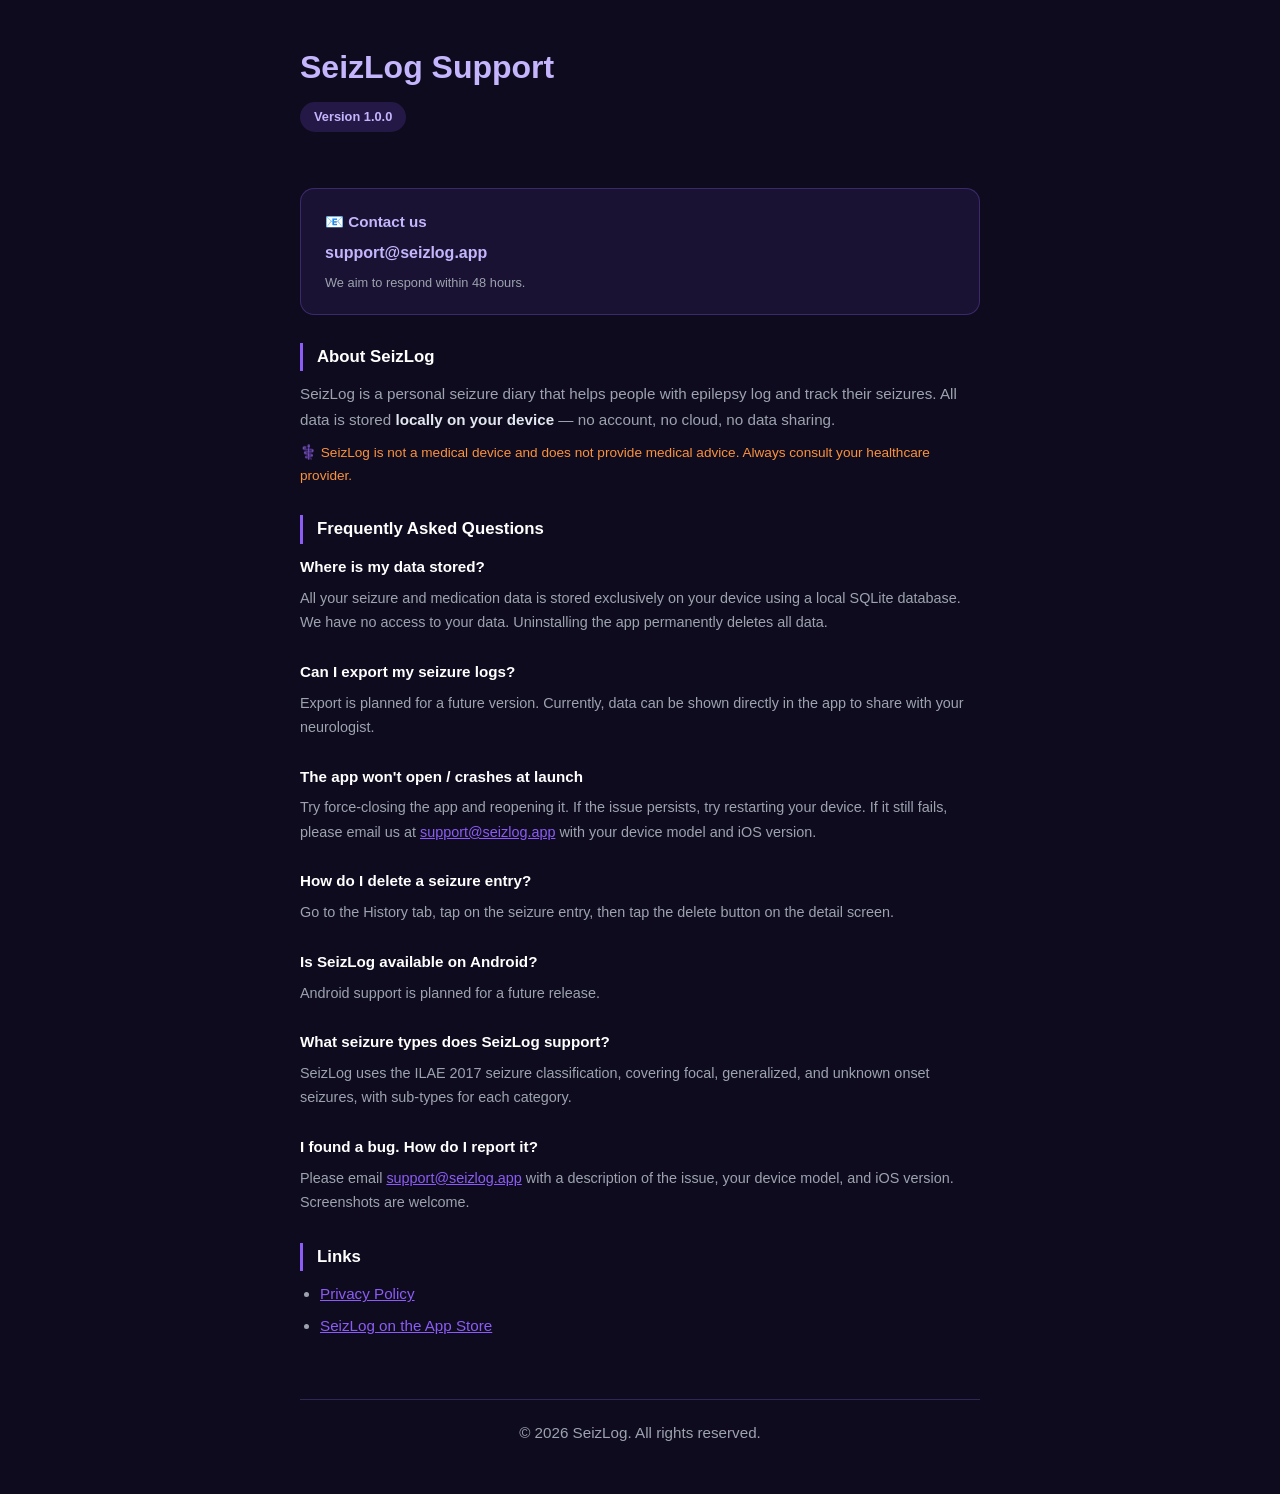
==== support/index.html @ 16d70a42 "Add support page as directory (clean URL without .html) Co-authored-by: Cursor <cursoragent@cursor.c" ====
<!DOCTYPE html>
<html lang="en">
<head>
  <meta charset="UTF-8" />
  <meta name="viewport" content="width=device-width, initial-scale=1.0" />
  <title>SeizLog — Support</title>
  <style>
    *, *::before, *::after { box-sizing: border-box; margin: 0; padding: 0; }
    body {
      font-family: -apple-system, BlinkMacSystemFont, 'Segoe UI', sans-serif;
      background: #0E0B1E;
      color: #e2e8f0;
      line-height: 1.7;
      padding: 40px 20px;
    }
    .wrap { max-width: 680px; margin: 0 auto; }
    h1 { font-size: 2rem; font-weight: 800; color: #C4B5FD; margin-bottom: 8px; }
    .badge { display: inline-block; background: rgba(139,92,246,0.18); color: #C4B5FD; border-radius: 20px; padding: 4px 14px; font-size: 0.8rem; font-weight: 600; margin-bottom: 32px; }
    h2 { font-size: 1.05rem; font-weight: 700; color: #ffffff; margin: 28px 0 10px; border-left: 3px solid #8B5CF6; padding-left: 14px; }
    p, li { color: #9ca3af; font-size: 0.95rem; margin-bottom: 8px; }
    ul { padding-left: 20px; }
    li { margin-bottom: 6px; }
    strong { color: #e2e8f0; }
    .contact-card {
      background: rgba(139,92,246,0.1);
      border: 1px solid rgba(139,92,246,0.3);
      border-radius: 14px;
      padding: 20px 24px;
      margin: 24px 0;
      display: flex;
      align-items: center;
      gap: 16px;
    }
    .contact-card a {
      color: #C4B5FD;
      font-weight: 700;
      font-size: 1rem;
      text-decoration: none;
    }
    .contact-card a:hover { text-decoration: underline; }
    .faq-item { margin-bottom: 24px; }
    .faq-q { color: #ffffff; font-weight: 600; font-size: 0.95rem; margin-bottom: 6px; }
    .faq-a { color: #9ca3af; font-size: 0.9rem; }
    footer { margin-top: 60px; padding-top: 20px; border-top: 1px solid #2E2855; color: #4b5563; font-size: 0.8rem; text-align: center; }
    a { color: #8B5CF6; }
  </style>
</head>
<body>
  <div class="wrap">
    <h1>SeizLog Support</h1>
    <span class="badge">Version 1.0.0</span>

    <div class="contact-card">
      <div>
        <p style="color:#C4B5FD; font-weight:600; margin-bottom:4px;">📧 Contact us</p>
        <a href="mailto:support@seizlog.app">support@seizlog.app</a>
        <p style="font-size:0.8rem; margin-top:6px; margin-bottom:0">We aim to respond within 48 hours.</p>
      </div>
    </div>

    <h2>About SeizLog</h2>
    <p>SeizLog is a personal seizure diary that helps people with epilepsy log and track their seizures. All data is stored <strong>locally on your device</strong> — no account, no cloud, no data sharing.</p>
    <p style="color:#fb923c; font-size:0.85rem;">⚕️ SeizLog is not a medical device and does not provide medical advice. Always consult your healthcare provider.</p>

    <h2>Frequently Asked Questions</h2>

    <div class="faq-item">
      <p class="faq-q">Where is my data stored?</p>
      <p class="faq-a">All your seizure and medication data is stored exclusively on your device using a local SQLite database. We have no access to your data. Uninstalling the app permanently deletes all data.</p>
    </div>

    <div class="faq-item">
      <p class="faq-q">Can I export my seizure logs?</p>
      <p class="faq-a">Export is planned for a future version. Currently, data can be shown directly in the app to share with your neurologist.</p>
    </div>

    <div class="faq-item">
      <p class="faq-q">The app won't open / crashes at launch</p>
      <p class="faq-a">Try force-closing the app and reopening it. If the issue persists, try restarting your device. If it still fails, please email us at <a href="mailto:support@seizlog.app">support@seizlog.app</a> with your device model and iOS version.</p>
    </div>

    <div class="faq-item">
      <p class="faq-q">How do I delete a seizure entry?</p>
      <p class="faq-a">Go to the History tab, tap on the seizure entry, then tap the delete button on the detail screen.</p>
    </div>

    <div class="faq-item">
      <p class="faq-q">Is SeizLog available on Android?</p>
      <p class="faq-a">Android support is planned for a future release.</p>
    </div>

    <div class="faq-item">
      <p class="faq-q">What seizure types does SeizLog support?</p>
      <p class="faq-a">SeizLog uses the ILAE 2017 seizure classification, covering focal, generalized, and unknown onset seizures, with sub-types for each category.</p>
    </div>

    <div class="faq-item">
      <p class="faq-q">I found a bug. How do I report it?</p>
      <p class="faq-a">Please email <a href="mailto:support@seizlog.app">support@seizlog.app</a> with a description of the issue, your device model, and iOS version. Screenshots are welcome.</p>
    </div>

    <h2>Links</h2>
    <ul>
      <li><a href="index.html">Privacy Policy</a></li>
      <li><a href="https://apps.apple.com/app/id6810493365">SeizLog on the App Store</a></li>
    </ul>

    <footer>
      <p>© 2026 SeizLog. All rights reserved.</p>
    </footer>
  </div>
</body>
</html>
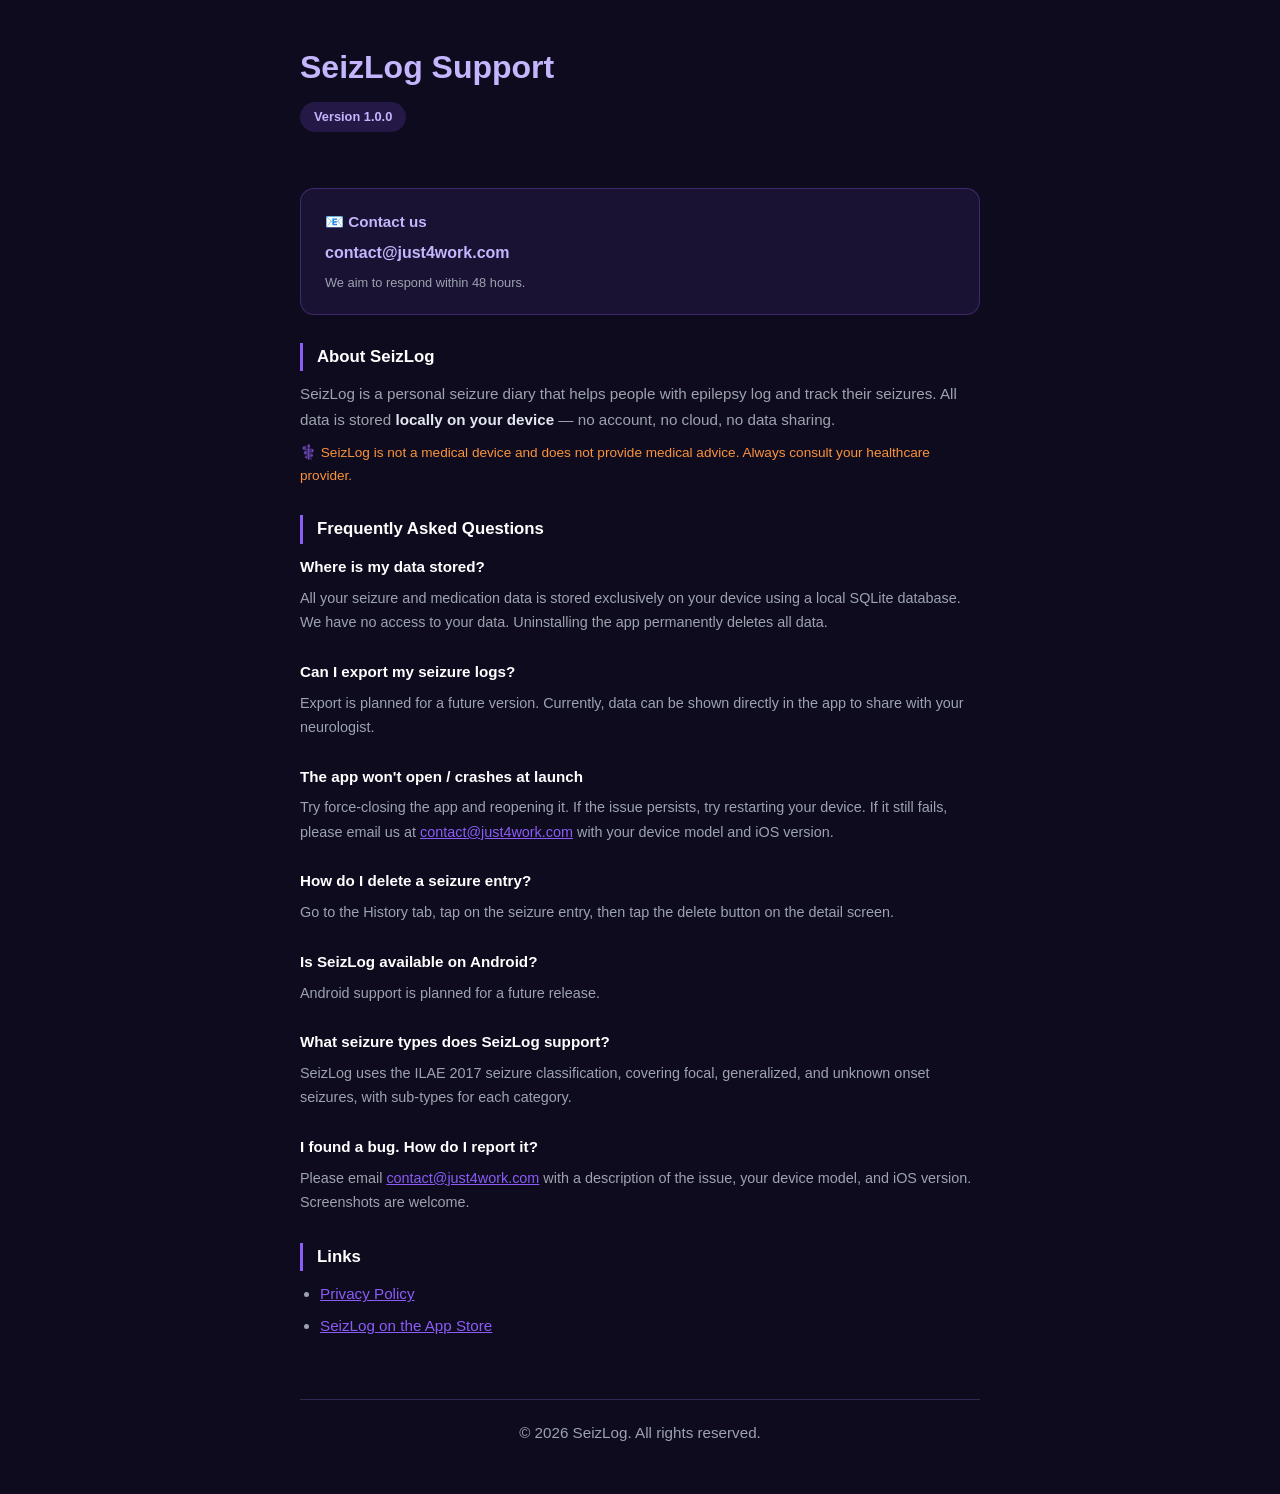
==== commit 489bab01: "Fix contact email: contact@just4work.com Co-authored-by: Cursor <cursoragent@cursor.com>" ====
--- a/support/index.html
+++ b/support/index.html
@@ -53,7 +53,7 @@
     <div class="contact-card">
       <div>
         <p style="color:#C4B5FD; font-weight:600; margin-bottom:4px;">📧 Contact us</p>
-        <a href="mailto:support@seizlog.app">support@seizlog.app</a>
+        <a href="mailto:contact@just4work.com">contact@just4work.com</a>
         <p style="font-size:0.8rem; margin-top:6px; margin-bottom:0">We aim to respond within 48 hours.</p>
       </div>
     </div>
@@ -76,7 +76,7 @@
 
     <div class="faq-item">
       <p class="faq-q">The app won't open / crashes at launch</p>
-      <p class="faq-a">Try force-closing the app and reopening it. If the issue persists, try restarting your device. If it still fails, please email us at <a href="mailto:support@seizlog.app">support@seizlog.app</a> with your device model and iOS version.</p>
+      <p class="faq-a">Try force-closing the app and reopening it. If the issue persists, try restarting your device. If it still fails, please email us at <a href="mailto:contact@just4work.com">contact@just4work.com</a> with your device model and iOS version.</p>
     </div>
 
     <div class="faq-item">
@@ -96,7 +96,7 @@
 
     <div class="faq-item">
       <p class="faq-q">I found a bug. How do I report it?</p>
-      <p class="faq-a">Please email <a href="mailto:support@seizlog.app">support@seizlog.app</a> with a description of the issue, your device model, and iOS version. Screenshots are welcome.</p>
+      <p class="faq-a">Please email <a href="mailto:contact@just4work.com">contact@just4work.com</a> with a description of the issue, your device model, and iOS version. Screenshots are welcome.</p>
     </div>
 
     <h2>Links</h2>
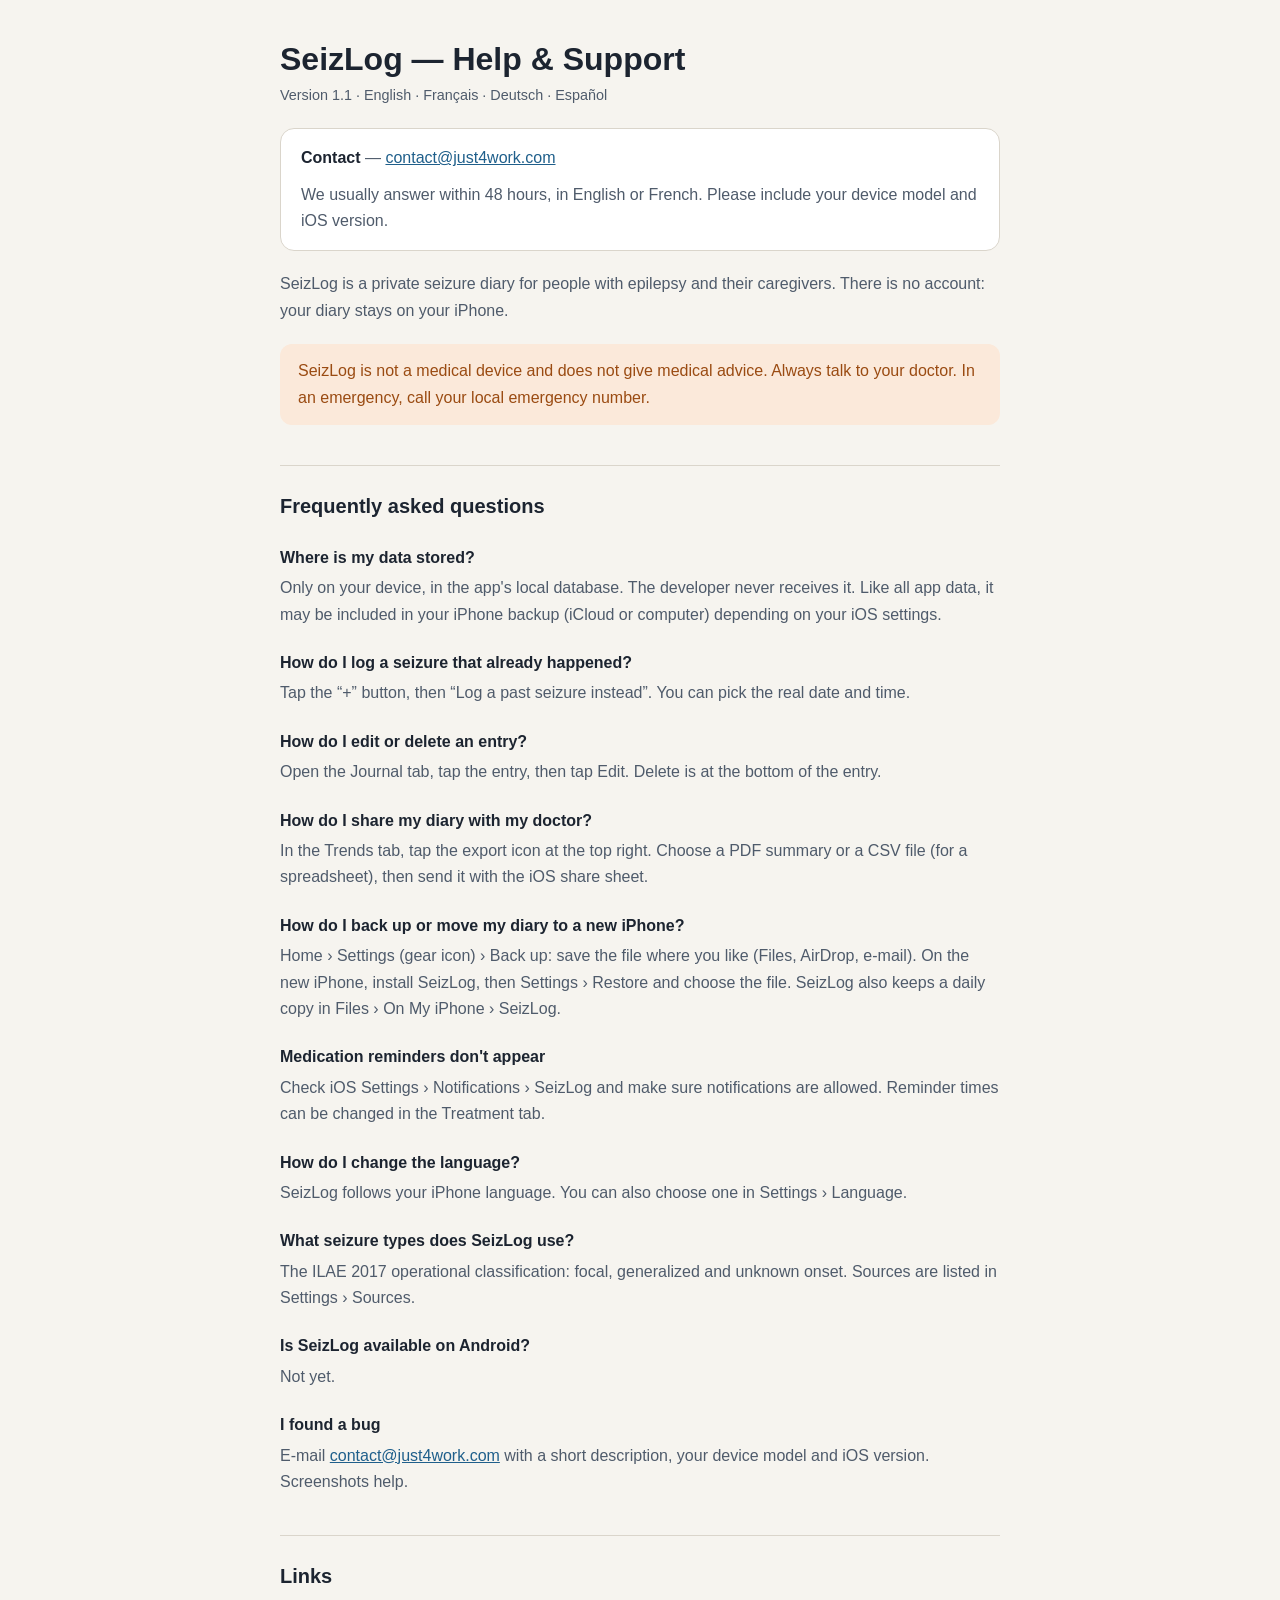
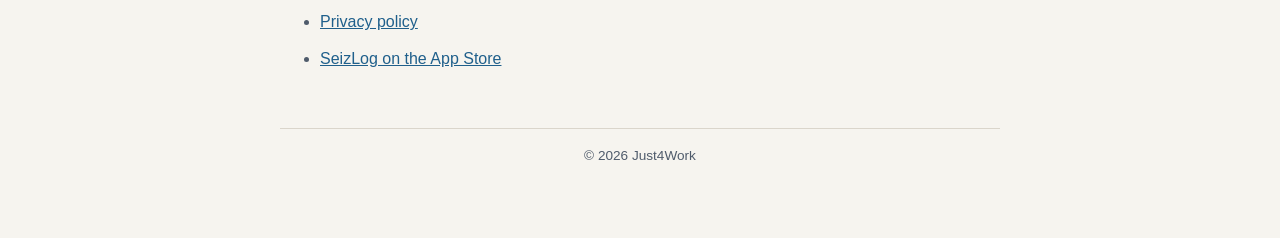
==== commit 531870b7: "SeizLog 1.1: privacy policy in 4 languages, updated help page, version.json Co-Authored-By: Claude O" ====
--- a/support/index.html
+++ b/support/index.html
@@ -3,110 +3,63 @@
 <head>
   <meta charset="UTF-8" />
   <meta name="viewport" content="width=device-width, initial-scale=1.0" />
-  <title>SeizLog — Support</title>
-  <style>
-    *, *::before, *::after { box-sizing: border-box; margin: 0; padding: 0; }
-    body {
-      font-family: -apple-system, BlinkMacSystemFont, 'Segoe UI', sans-serif;
-      background: #0E0B1E;
-      color: #e2e8f0;
-      line-height: 1.7;
-      padding: 40px 20px;
-    }
-    .wrap { max-width: 680px; margin: 0 auto; }
-    h1 { font-size: 2rem; font-weight: 800; color: #C4B5FD; margin-bottom: 8px; }
-    .badge { display: inline-block; background: rgba(139,92,246,0.18); color: #C4B5FD; border-radius: 20px; padding: 4px 14px; font-size: 0.8rem; font-weight: 600; margin-bottom: 32px; }
-    h2 { font-size: 1.05rem; font-weight: 700; color: #ffffff; margin: 28px 0 10px; border-left: 3px solid #8B5CF6; padding-left: 14px; }
-    p, li { color: #9ca3af; font-size: 0.95rem; margin-bottom: 8px; }
-    ul { padding-left: 20px; }
-    li { margin-bottom: 6px; }
-    strong { color: #e2e8f0; }
-    .contact-card {
-      background: rgba(139,92,246,0.1);
-      border: 1px solid rgba(139,92,246,0.3);
-      border-radius: 14px;
-      padding: 20px 24px;
-      margin: 24px 0;
-      display: flex;
-      align-items: center;
-      gap: 16px;
-    }
-    .contact-card a {
-      color: #C4B5FD;
-      font-weight: 700;
-      font-size: 1rem;
-      text-decoration: none;
-    }
-    .contact-card a:hover { text-decoration: underline; }
-    .faq-item { margin-bottom: 24px; }
-    .faq-q { color: #ffffff; font-weight: 600; font-size: 0.95rem; margin-bottom: 6px; }
-    .faq-a { color: #9ca3af; font-size: 0.9rem; }
-    footer { margin-top: 60px; padding-top: 20px; border-top: 1px solid #2E2855; color: #4b5563; font-size: 0.8rem; text-align: center; }
-    a { color: #8B5CF6; }
-  </style>
+  <meta name="color-scheme" content="light dark" />
+  <title>SeizLog — Help &amp; Support</title>
+  <link rel="stylesheet" href="../style.css" />
 </head>
 <body>
   <div class="wrap">
-    <h1>SeizLog Support</h1>
-    <span class="badge">Version 1.0.0</span>
+    <h1>SeizLog — Help &amp; Support</h1>
+    <p class="meta">Version 1.1 · English · Français · Deutsch · Español</p>
 
-    <div class="contact-card">
-      <div>
-        <p style="color:#C4B5FD; font-weight:600; margin-bottom:4px;">📧 Contact us</p>
-        <a href="mailto:contact@just4work.com">contact@just4work.com</a>
-        <p style="font-size:0.8rem; margin-top:6px; margin-bottom:0">We aim to respond within 48 hours.</p>
-      </div>
+    <div class="card">
+      <p><strong>Contact</strong> — <a href="mailto:contact@just4work.com">contact@just4work.com</a></p>
+      <p style="margin:0">We usually answer within 48 hours, in English or French. Please include your device model and iOS version.</p>
     </div>
 
-    <h2>About SeizLog</h2>
-    <p>SeizLog is a personal seizure diary that helps people with epilepsy log and track their seizures. All data is stored <strong>locally on your device</strong> — no account, no cloud, no data sharing.</p>
-    <p style="color:#fb923c; font-size:0.85rem;">⚕️ SeizLog is not a medical device and does not provide medical advice. Always consult your healthcare provider.</p>
+    <p>SeizLog is a private seizure diary for people with epilepsy and their caregivers. There is no account: your diary stays on your iPhone.</p>
+    <div class="note"><p>SeizLog is not a medical device and does not give medical advice. Always talk to your doctor. In an emergency, call your local emergency number.</p></div>
 
-    <h2>Frequently Asked Questions</h2>
+    <h2>Frequently asked questions</h2>
 
-    <div class="faq-item">
-      <p class="faq-q">Where is my data stored?</p>
-      <p class="faq-a">All your seizure and medication data is stored exclusively on your device using a local SQLite database. We have no access to your data. Uninstalling the app permanently deletes all data.</p>
-    </div>
+    <h3>Where is my data stored?</h3>
+    <p>Only on your device, in the app's local database. The developer never receives it. Like all app data, it may be included in your iPhone backup (iCloud or computer) depending on your iOS settings.</p>
 
-    <div class="faq-item">
-      <p class="faq-q">Can I export my seizure logs?</p>
-      <p class="faq-a">Export is planned for a future version. Currently, data can be shown directly in the app to share with your neurologist.</p>
-    </div>
+    <h3>How do I log a seizure that already happened?</h3>
+    <p>Tap the “+” button, then “Log a past seizure instead”. You can pick the real date and time.</p>
 
-    <div class="faq-item">
-      <p class="faq-q">The app won't open / crashes at launch</p>
-      <p class="faq-a">Try force-closing the app and reopening it. If the issue persists, try restarting your device. If it still fails, please email us at <a href="mailto:contact@just4work.com">contact@just4work.com</a> with your device model and iOS version.</p>
-    </div>
+    <h3>How do I edit or delete an entry?</h3>
+    <p>Open the Journal tab, tap the entry, then tap Edit. Delete is at the bottom of the entry.</p>
 
-    <div class="faq-item">
-      <p class="faq-q">How do I delete a seizure entry?</p>
-      <p class="faq-a">Go to the History tab, tap on the seizure entry, then tap the delete button on the detail screen.</p>
-    </div>
+    <h3>How do I share my diary with my doctor?</h3>
+    <p>In the Trends tab, tap the export icon at the top right. Choose a PDF summary or a CSV file (for a spreadsheet), then send it with the iOS share sheet.</p>
 
-    <div class="faq-item">
-      <p class="faq-q">Is SeizLog available on Android?</p>
-      <p class="faq-a">Android support is planned for a future release.</p>
-    </div>
+    <h3>How do I back up or move my diary to a new iPhone?</h3>
+    <p>Home › Settings (gear icon) › Back up: save the file where you like (Files, AirDrop, e-mail). On the new iPhone, install SeizLog, then Settings › Restore and choose the file. SeizLog also keeps a daily copy in Files › On My iPhone › SeizLog.</p>
 
-    <div class="faq-item">
-      <p class="faq-q">What seizure types does SeizLog support?</p>
-      <p class="faq-a">SeizLog uses the ILAE 2017 seizure classification, covering focal, generalized, and unknown onset seizures, with sub-types for each category.</p>
-    </div>
+    <h3>Medication reminders don't appear</h3>
+    <p>Check iOS Settings › Notifications › SeizLog and make sure notifications are allowed. Reminder times can be changed in the Treatment tab.</p>
 
-    <div class="faq-item">
-      <p class="faq-q">I found a bug. How do I report it?</p>
-      <p class="faq-a">Please email <a href="mailto:contact@just4work.com">contact@just4work.com</a> with a description of the issue, your device model, and iOS version. Screenshots are welcome.</p>
-    </div>
+    <h3>How do I change the language?</h3>
+    <p>SeizLog follows your iPhone language. You can also choose one in Settings › Language.</p>
+
+    <h3>What seizure types does SeizLog use?</h3>
+    <p>The ILAE 2017 operational classification: focal, generalized and unknown onset. Sources are listed in Settings › Sources.</p>
+
+    <h3>Is SeizLog available on Android?</h3>
+    <p>Not yet.</p>
+
+    <h3>I found a bug</h3>
+    <p>E-mail <a href="mailto:contact@just4work.com">contact@just4work.com</a> with a short description, your device model and iOS version. Screenshots help.</p>
 
     <h2>Links</h2>
     <ul>
-      <li><a href="index.html">Privacy Policy</a></li>
+      <li><a href="../">Privacy policy</a></li>
       <li><a href="https://apps.apple.com/app/id6810493365">SeizLog on the App Store</a></li>
     </ul>
 
     <footer>
-      <p>© 2026 SeizLog. All rights reserved.</p>
+      <p>© 2026 Just4Work</p>
     </footer>
   </div>
 </body>
--- a/style.css
+++ b/style.css
@@ -0,0 +1,19 @@
+:root{--bg:#F6F4EF;--surface:#FFFFFF;--text:#1C2430;--text2:#4F5B6B;--border:#DAD5CB;--accent:#1F5F8B;--warn:#9A4B12;--warnSoft:#FBE9DA}
+@media (prefers-color-scheme:dark){:root{--bg:#101316;--surface:#1A1E23;--text:#F2F1EC;--text2:#B6BCC6;--border:#2B313A;--accent:#8CC4EA;--warn:#F2A36B;--warnSoft:#2A2018}}
+*,*::before,*::after{box-sizing:border-box}
+body{margin:0;background:var(--bg);color:var(--text);font:16px/1.65 -apple-system,BlinkMacSystemFont,"Segoe UI",sans-serif;padding:40px 16px 60px}
+.wrap{max-width:720px;margin:0 auto}
+h1{font-size:2rem;line-height:1.2;margin:0 0 6px}
+h2{font-size:1.25rem;margin:40px 0 8px;padding-top:24px;border-top:1px solid var(--border)}
+h3{font-size:1rem;margin:22px 0 4px}
+p,li{color:var(--text2);margin:0 0 10px}
+strong{color:var(--text)}
+a{color:var(--accent)}
+code{font-size:.85em;word-break:break-all}
+.meta{color:var(--text2);font-size:.9rem;margin-bottom:20px}
+.langs{display:flex;flex-wrap:wrap;gap:8px;margin:0 0 8px;padding:0;list-style:none}
+.langs a{display:inline-block;padding:6px 14px;border:1px solid var(--border);border-radius:20px;background:var(--surface);text-decoration:none;font-size:.9rem}
+.note{background:var(--warnSoft);border-radius:12px;padding:14px 18px;margin:20px 0}
+.note p{color:var(--warn);margin:0}
+.card{background:var(--surface);border:1px solid var(--border);border-radius:14px;padding:16px 20px;margin:20px 0}
+footer{margin-top:56px;padding-top:16px;border-top:1px solid var(--border);font-size:.85rem;color:var(--text2);text-align:center}
